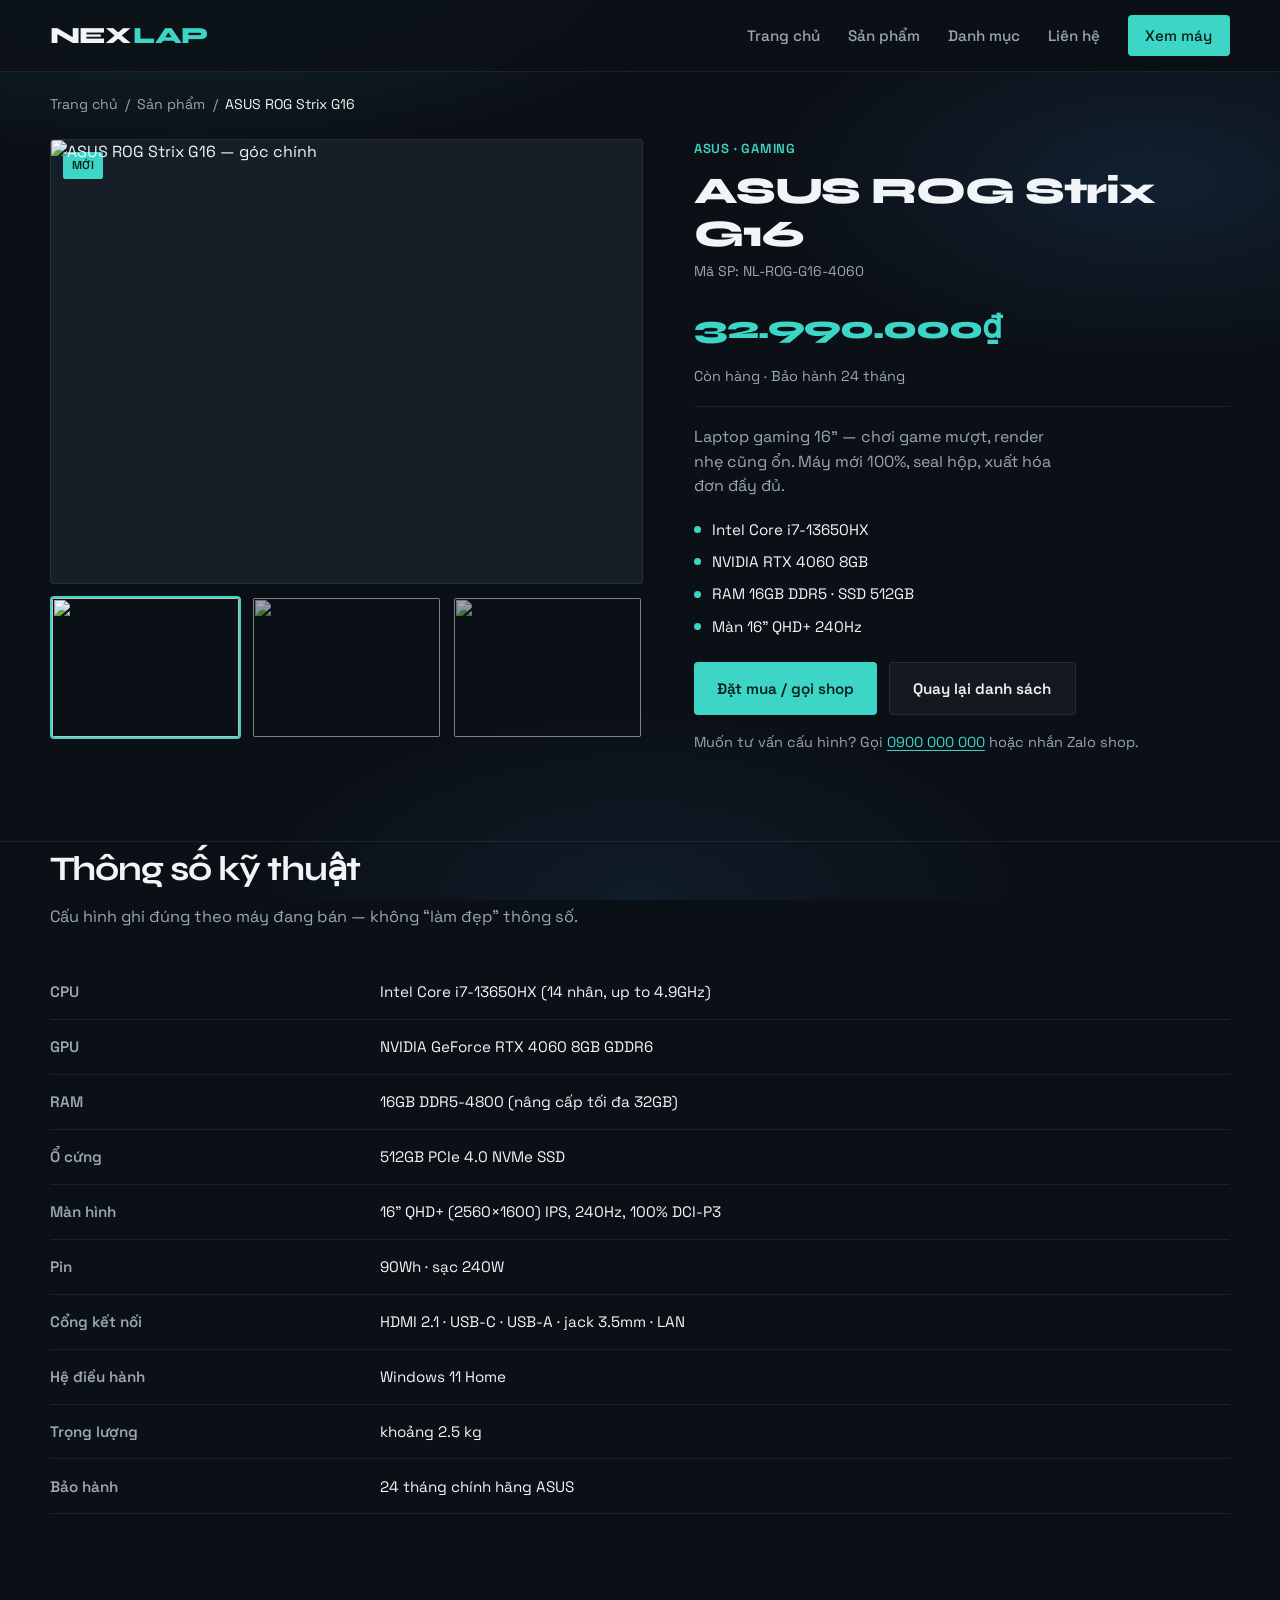
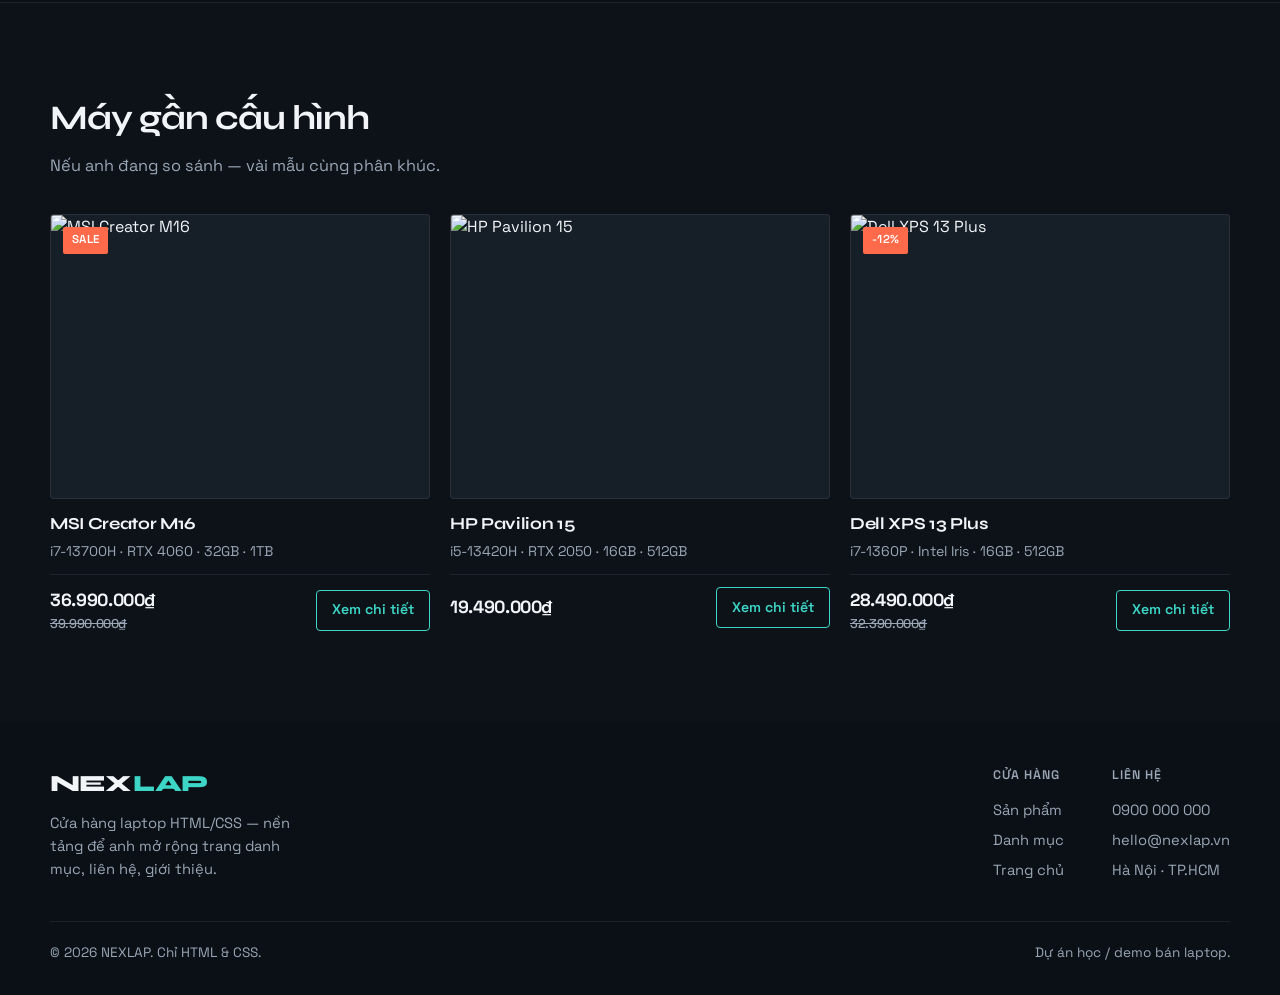
==== chi-tiet.html @ e07059f6 "them trang chi tiet san pham" ====
<!DOCTYPE html>
<html lang="vi">
<head>
  <meta charset="UTF-8" />
  <meta name="viewport" content="width=device-width, initial-scale=1.0" />
  <title>ASUS ROG Strix G16 — NEXLAP</title>
  <meta name="description" content="Chi tiết ASUS ROG Strix G16: i7-13650HX, RTX 4060, 16GB RAM, 512GB SSD. Giá và cấu hình tại NEXLAP." />
  <link rel="stylesheet" href="css/style.css" />
</head>
<body>
  <header class="site-header">
    <div class="container">
      <a class="brand" href="index.html">NEX<span>LAP</span></a>

      <input class="nav-check" type="checkbox" id="nav-toggle" hidden />
      <label class="menu-toggle" for="nav-toggle" aria-label="Mở / đóng menu">
        <span></span>
      </label>

      <nav class="nav" id="main-nav">
        <a href="index.html">Trang chủ</a>
        <a href="index.html#san-pham">Sản phẩm</a>
        <a href="index.html#danh-muc">Danh mục</a>
        <a href="index.html#lien-he">Liên hệ</a>
        <a class="nav-cta" href="index.html#san-pham">Xem máy</a>
      </nav>
    </div>
  </header>

  <main>
    <div class="container">
      <nav class="breadcrumb" aria-label="Đường dẫn">
        <a href="index.html">Trang chủ</a>
        <span>/</span>
        <a href="index.html#san-pham">Sản phẩm</a>
        <span>/</span>
        <span aria-current="page">ASUS ROG Strix G16</span>
      </nav>
    </div>

    <section class="section detail" aria-labelledby="product-title">
      <div class="container detail-layout">
        <!-- Gallery: đổi ảnh bằng radio CSS (không cần JS) -->
        <div class="detail-gallery">
          <input type="radio" name="gallery" id="g1" checked hidden />
          <input type="radio" name="gallery" id="g2" hidden />
          <input type="radio" name="gallery" id="g3" hidden />

          <div class="detail-stage">
            <span class="product-badge">Mới</span>
            <img class="shot shot-1" src="https://images.unsplash.com/photo-1603302576837-37561b2e2302?auto=format&fit=crop&w=1200&q=80" alt="ASUS ROG Strix G16 — góc chính" width="1200" height="900" />
            <img class="shot shot-2" src="https://images.unsplash.com/photo-1593640408182-31c70c8268f5?auto=format&fit=crop&w=1200&q=80" alt="ASUS ROG Strix G16 — bàn phím" width="1200" height="900" />
            <img class="shot shot-3" src="https://images.unsplash.com/photo-1496181133206-80ce9b88a853?auto=format&fit=crop&w=1200&q=80" alt="ASUS ROG Strix G16 — mặt nghiêng" width="1200" height="900" />
          </div>

          <div class="detail-thumbs" role="group" aria-label="Ảnh sản phẩm">
            <label class="thumb" for="g1">
              <img src="https://images.unsplash.com/photo-1603302576837-37561b2e2302?auto=format&fit=crop&w=200&q=80" alt="" width="200" height="150" />
            </label>
            <label class="thumb" for="g2">
              <img src="https://images.unsplash.com/photo-1593640408182-31c70c8268f5?auto=format&fit=crop&w=200&q=80" alt="" width="200" height="150" />
            </label>
            <label class="thumb" for="g3">
              <img src="https://images.unsplash.com/photo-1496181133206-80ce9b88a853?auto=format&fit=crop&w=200&q=80" alt="" width="200" height="150" />
            </label>
          </div>
        </div>

        <div class="detail-info">
          <p class="detail-brand">ASUS · Gaming</p>
          <h1 id="product-title">ASUS ROG Strix G16</h1>
          <p class="detail-sku">Mã SP: NL-ROG-G16-4060</p>

          <div class="detail-price-row">
            <p class="detail-price">32.990.000₫</p>
            <p class="detail-stock">Còn hàng · Bảo hành 24 tháng</p>
          </div>

          <p class="detail-lead">
            Laptop gaming 16" — chơi game mượt, render nhẹ cũng ổn. Máy mới 100%, seal hộp, xuất hóa đơn đầy đủ.
          </p>

          <ul class="detail-highlights">
            <li>Intel Core i7-13650HX</li>
            <li>NVIDIA RTX 4060 8GB</li>
            <li>RAM 16GB DDR5 · SSD 512GB</li>
            <li>Màn 16" QHD+ 240Hz</li>
          </ul>

          <div class="detail-actions">
            <a class="btn btn-primary" href="index.html#lien-he">Đặt mua / gọi shop</a>
            <a class="btn btn-ghost" href="index.html#san-pham">Quay lại danh sách</a>
          </div>

          <p class="detail-note">Muốn tư vấn cấu hình? Gọi <a href="tel:0900000000">0900 000 000</a> hoặc nhắn Zalo shop.</p>
        </div>
      </div>
    </section>

    <section class="section detail-specs" aria-labelledby="specs-title">
      <div class="container">
        <div class="section-head">
          <h2 id="specs-title">Thông số kỹ thuật</h2>
          <p>Cấu hình ghi đúng theo máy đang bán — không “làm đẹp” thông số.</p>
        </div>

        <table class="specs-table">
          <tbody>
            <tr>
              <th scope="row">CPU</th>
              <td>Intel Core i7-13650HX (14 nhân, up to 4.9GHz)</td>
            </tr>
            <tr>
              <th scope="row">GPU</th>
              <td>NVIDIA GeForce RTX 4060 8GB GDDR6</td>
            </tr>
            <tr>
              <th scope="row">RAM</th>
              <td>16GB DDR5-4800 (nâng cấp tối đa 32GB)</td>
            </tr>
            <tr>
              <th scope="row">Ổ cứng</th>
              <td>512GB PCIe 4.0 NVMe SSD</td>
            </tr>
            <tr>
              <th scope="row">Màn hình</th>
              <td>16" QHD+ (2560×1600) IPS, 240Hz, 100% DCI-P3</td>
            </tr>
            <tr>
              <th scope="row">Pin</th>
              <td>90Wh · sạc 240W</td>
            </tr>
            <tr>
              <th scope="row">Cổng kết nối</th>
              <td>HDMI 2.1 · USB-C · USB-A · jack 3.5mm · LAN</td>
            </tr>
            <tr>
              <th scope="row">Hệ điều hành</th>
              <td>Windows 11 Home</td>
            </tr>
            <tr>
              <th scope="row">Trọng lượng</th>
              <td>khoảng 2.5 kg</td>
            </tr>
            <tr>
              <th scope="row">Bảo hành</th>
              <td>24 tháng chính hãng ASUS</td>
            </tr>
          </tbody>
        </table>
      </div>
    </section>

    <section class="section products related" aria-labelledby="related-title">
      <div class="container">
        <div class="section-head">
          <h2 id="related-title">Máy gần cấu hình</h2>
          <p>Nếu anh đang so sánh — vài mẫu cùng phân khúc.</p>
        </div>

        <div class="product-grid product-grid--3">
          <article class="product">
            <div class="product-media">
              <span class="product-badge sale">Sale</span>
              <img
                src="https://images.unsplash.com/photo-1496181133206-80ce9b88a853?auto=format&fit=crop&w=900&q=80"
                alt="MSI Creator M16"
                width="900"
                height="675"
              />
            </div>
            <div class="product-body">
              <h3>MSI Creator M16</h3>
              <p class="product-specs">i7-13700H · RTX 4060 · 32GB · 1TB</p>
              <div class="product-footer">
                <p class="price">36.990.000₫ <s>39.990.000₫</s></p>
                <a class="btn-buy" href="chi-tiet.html">Xem chi tiết</a>
              </div>
            </div>
          </article>

          <article class="product">
            <div class="product-media">
              <img
                src="https://images.unsplash.com/photo-1611186871348-b1ce696e52c9?auto=format&fit=crop&w=900&q=80"
                alt="HP Pavilion 15"
                width="900"
                height="675"
              />
            </div>
            <div class="product-body">
              <h3>HP Pavilion 15</h3>
              <p class="product-specs">i5-13420H · RTX 2050 · 16GB · 512GB</p>
              <div class="product-footer">
                <p class="price">19.490.000₫</p>
                <a class="btn-buy" href="chi-tiet.html">Xem chi tiết</a>
              </div>
            </div>
          </article>

          <article class="product">
            <div class="product-media">
              <span class="product-badge sale">-12%</span>
              <img
                src="https://images.unsplash.com/photo-1588872657578-7efd1f1555ed?auto=format&fit=crop&w=900&q=80"
                alt="Dell XPS 13 Plus"
                width="900"
                height="675"
              />
            </div>
            <div class="product-body">
              <h3>Dell XPS 13 Plus</h3>
              <p class="product-specs">i7-1360P · Intel Iris · 16GB · 512GB</p>
              <div class="product-footer">
                <p class="price">28.490.000₫ <s>32.390.000₫</s></p>
                <a class="btn-buy" href="chi-tiet.html">Xem chi tiết</a>
              </div>
            </div>
          </article>
        </div>
      </div>
    </section>
  </main>

  <footer class="site-footer" id="lien-he">
    <div class="container">
      <div class="footer-top">
        <div class="footer-brand">
          <a class="brand" href="index.html">NEX<span>LAP</span></a>
          <p>Cửa hàng laptop HTML/CSS — nền tảng để anh mở rộng trang danh mục, liên hệ, giới thiệu.</p>
        </div>
        <div class="footer-links">
          <div>
            <h4>Cửa hàng</h4>
            <a href="index.html#san-pham">Sản phẩm</a>
            <a href="index.html#danh-muc">Danh mục</a>
            <a href="index.html">Trang chủ</a>
          </div>
          <div>
            <h4>Liên hệ</h4>
            <a href="tel:0900000000">0900 000 000</a>
            <a href="mailto:hello@nexlap.vn">hello@nexlap.vn</a>
            <a href="index.html#lien-he">Hà Nội · TP.HCM</a>
          </div>
        </div>
      </div>
      <div class="footer-bottom">
        <p>© 2026 NEXLAP. Chỉ HTML &amp; CSS.</p>
        <p>Dự án học / demo bán laptop.</p>
      </div>
    </div>
  </footer>
</body>
</html>
---- css/style.css ----
/* ========== NEXLAP — Laptop Store ========== */
@import url("https://fonts.googleapis.com/css2?family=Space+Grotesk:wght@400;500;600;700&family=Syne:wght@600;700;800&display=swap");

:root {
  --bg: #0b1016;
  --bg-elevated: #121820;
  --surface: #161e28;
  --text: #f2f5f8;
  --text-muted: #9aa6b5;
  --accent: #3dd6c6;
  --accent-deep: #1fa89a;
  --accent-soft: rgba(61, 214, 198, 0.14);
  --line: rgba(242, 245, 248, 0.08);
  --danger-sale: #ff6b4a;
  --radius: 4px;
  --max: 1180px;
  --header-h: 72px;
  --ease: cubic-bezier(0.22, 1, 0.36, 1);
}

*,
*::before,
*::after {
  box-sizing: border-box;
  margin: 0;
  padding: 0;
}

html {
  scroll-behavior: smooth;
}

body {
  font-family: "Space Grotesk", sans-serif;
  background: var(--bg);
  color: var(--text);
  line-height: 1.55;
  min-height: 100vh;
  overflow-x: hidden;
}

img {
  display: block;
  max-width: 100%;
  height: auto;
}

a {
  color: inherit;
  text-decoration: none;
}

ul {
  list-style: none;
}

button {
  font: inherit;
  border: none;
  cursor: pointer;
  background: none;
  color: inherit;
}

.container {
  width: min(100% - 2.5rem, var(--max));
  margin-inline: auto;
}

/* Atmospheric base */
body::before {
  content: "";
  position: fixed;
  inset: 0;
  pointer-events: none;
  z-index: -1;
  background:
    radial-gradient(ellipse 80% 50% at 15% -10%, rgba(61, 214, 198, 0.16), transparent 55%),
    radial-gradient(ellipse 60% 40% at 90% 20%, rgba(40, 90, 140, 0.22), transparent 50%),
    radial-gradient(ellipse 50% 35% at 50% 100%, rgba(20, 40, 60, 0.5), transparent 60%),
    var(--bg);
}

/* ========== Header ========== */
.site-header {
  position: sticky;
  top: 0;
  z-index: 100;
  height: var(--header-h);
  display: flex;
  align-items: center;
  border-bottom: 1px solid var(--line);
  background: rgba(11, 16, 22, 0.82);
  backdrop-filter: blur(14px);
  -webkit-backdrop-filter: blur(14px);
}

.site-header .container {
  display: flex;
  align-items: center;
  justify-content: space-between;
  gap: 1.5rem;
}

.brand {
  font-family: "Syne", sans-serif;
  font-weight: 800;
  font-size: 1.45rem;
  letter-spacing: -0.03em;
  display: inline-flex;
  align-items: baseline;
  gap: 0.15em;
}

.brand span {
  color: var(--accent);
}

.nav {
  display: flex;
  align-items: center;
  gap: 1.75rem;
}

.nav a {
  font-size: 0.95rem;
  font-weight: 500;
  color: var(--text-muted);
  transition: color 0.25s var(--ease);
}

.nav a:hover,
.nav a[aria-current="page"] {
  color: var(--text);
}

.nav-cta {
  display: inline-flex;
  align-items: center;
  padding: 0.55rem 1.1rem;
  background: var(--accent);
  color: #06201c !important;
  font-weight: 600;
  border-radius: var(--radius);
  transition: transform 0.25s var(--ease), background 0.25s var(--ease);
}

.nav-cta:hover {
  background: #5ee4d6;
  transform: translateY(-1px);
}

.nav-check {
  position: absolute;
  opacity: 0;
  pointer-events: none;
}

.menu-toggle {
  display: none;
  width: 40px;
  height: 40px;
  place-items: center;
  border: 1px solid var(--line);
  border-radius: var(--radius);
  cursor: pointer;
}

.menu-toggle span {
  display: block;
  width: 18px;
  height: 2px;
  background: var(--text);
  position: relative;
}

.menu-toggle span::before,
.menu-toggle span::after {
  content: "";
  position: absolute;
  left: 0;
  width: 18px;
  height: 2px;
  background: var(--text);
}

.menu-toggle span::before {
  top: -6px;
}

.menu-toggle span::after {
  top: 6px;
}

/* ========== Hero ========== */
.hero {
  position: relative;
  min-height: calc(100vh - var(--header-h));
  display: grid;
  align-items: end;
  overflow: hidden;
}

.hero-media {
  position: absolute;
  inset: 0;
  z-index: 0;
}

.hero-media img {
  width: 100%;
  height: 100%;
  object-fit: cover;
  object-position: center 40%;
  animation: heroZoom 18s var(--ease) infinite alternate;
}

@keyframes heroZoom {
  from {
    transform: scale(1);
  }
  to {
    transform: scale(1.06);
  }
}

.hero-media::after {
  content: "";
  position: absolute;
  inset: 0;
  background:
    linear-gradient(105deg, rgba(11, 16, 22, 0.92) 0%, rgba(11, 16, 22, 0.72) 42%, rgba(11, 16, 22, 0.35) 70%, rgba(11, 16, 22, 0.55) 100%),
    linear-gradient(to top, rgba(11, 16, 22, 0.95) 0%, transparent 45%);
}

.hero-content {
  position: relative;
  z-index: 1;
  padding: clamp(3rem, 8vh, 5.5rem) 0 clamp(3.5rem, 9vh, 6rem);
  max-width: 34rem;
  animation: fadeUp 0.9s var(--ease) both;
}

@keyframes fadeUp {
  from {
    opacity: 0;
    transform: translateY(28px);
  }
  to {
    opacity: 1;
    transform: translateY(0);
  }
}

.hero-brand {
  font-family: "Syne", sans-serif;
  font-weight: 800;
  font-size: clamp(2.8rem, 7vw, 4.75rem);
  letter-spacing: -0.04em;
  line-height: 0.95;
  margin-bottom: 1.15rem;
}

.hero-brand span {
  color: var(--accent);
}

.hero h1 {
  font-family: "Syne", sans-serif;
  font-weight: 700;
  font-size: clamp(1.35rem, 2.8vw, 1.85rem);
  letter-spacing: -0.02em;
  line-height: 1.25;
  margin-bottom: 0.85rem;
  max-width: 18ch;
}

.hero p {
  color: var(--text-muted);
  font-size: 1.05rem;
  max-width: 32ch;
  margin-bottom: 1.75rem;
}

.hero-actions {
  display: flex;
  flex-wrap: wrap;
  gap: 0.85rem;
}

.btn {
  display: inline-flex;
  align-items: center;
  justify-content: center;
  gap: 0.4rem;
  padding: 0.85rem 1.45rem;
  font-weight: 600;
  font-size: 0.95rem;
  border-radius: var(--radius);
  transition: transform 0.25s var(--ease), background 0.25s var(--ease), border-color 0.25s var(--ease);
}

.btn:hover {
  transform: translateY(-2px);
}

.btn-primary {
  background: var(--accent);
  color: #06201c;
}

.btn-primary:hover {
  background: #5ee4d6;
}

.btn-ghost {
  border: 1px solid var(--line);
  background: rgba(255, 255, 255, 0.04);
  color: var(--text);
}

.btn-ghost:hover {
  border-color: rgba(61, 214, 198, 0.45);
  background: var(--accent-soft);
}

/* ========== Section shared ========== */
.section {
  padding: clamp(3.5rem, 8vw, 5.5rem) 0;
}

.section-head {
  margin-bottom: 2.25rem;
  max-width: 36rem;
  animation: fadeUp 0.8s var(--ease) both;
}

.section-head h2 {
  font-family: "Syne", sans-serif;
  font-weight: 700;
  font-size: clamp(1.65rem, 3.2vw, 2.15rem);
  letter-spacing: -0.03em;
  margin-bottom: 0.5rem;
}

.section-head p {
  color: var(--text-muted);
  font-size: 1.02rem;
}

/* ========== Categories ========== */
.categories {
  border-top: 1px solid var(--line);
  border-bottom: 1px solid var(--line);
  background: rgba(18, 24, 32, 0.55);
}

.cat-grid {
  display: grid;
  grid-template-columns: repeat(3, 1fr);
  gap: 1rem;
}

.cat-link {
  position: relative;
  display: block;
  min-height: 180px;
  overflow: hidden;
  border-radius: var(--radius);
  isolation: isolate;
  transition: transform 0.35s var(--ease);
}

.cat-link:hover {
  transform: translateY(-4px);
}

.cat-link img {
  width: 100%;
  height: 100%;
  object-fit: cover;
  position: absolute;
  inset: 0;
  transition: transform 0.6s var(--ease);
}

.cat-link:hover img {
  transform: scale(1.05);
}

.cat-link::after {
  content: "";
  position: absolute;
  inset: 0;
  background: linear-gradient(to top, rgba(11, 16, 22, 0.92) 0%, rgba(11, 16, 22, 0.25) 70%);
  z-index: 1;
}

.cat-link strong {
  position: relative;
  z-index: 2;
  display: block;
  padding: 1.25rem;
  margin-top: auto;
  position: absolute;
  bottom: 0;
  left: 0;
  right: 0;
  z-index: 2;
  font-family: "Syne", sans-serif;
  font-size: 1.2rem;
  font-weight: 700;
  letter-spacing: -0.02em;
}

.cat-link em {
  display: block;
  font-style: normal;
  font-family: "Space Grotesk", sans-serif;
  font-size: 0.85rem;
  font-weight: 400;
  color: var(--text-muted);
  margin-top: 0.2rem;
}

/* ========== Products ========== */
.products {
  scroll-margin-top: calc(var(--header-h) + 1rem);
}

.product-grid {
  display: grid;
  grid-template-columns: repeat(3, 1fr);
  gap: 1.5rem 1.25rem;
}

.product {
  display: flex;
  flex-direction: column;
  gap: 0.9rem;
  animation: fadeUp 0.75s var(--ease) both;
}

.product:nth-child(1) { animation-delay: 0.05s; }
.product:nth-child(2) { animation-delay: 0.12s; }
.product:nth-child(3) { animation-delay: 0.19s; }
.product:nth-child(4) { animation-delay: 0.26s; }
.product:nth-child(5) { animation-delay: 0.33s; }
.product:nth-child(6) { animation-delay: 0.4s; }

.product-media {
  position: relative;
  aspect-ratio: 4 / 3;
  background: var(--surface);
  border-radius: var(--radius);
  overflow: hidden;
  border: 1px solid var(--line);
}

.product-media img {
  width: 100%;
  height: 100%;
  object-fit: cover;
  transition: transform 0.5s var(--ease);
}

.product:hover .product-media img {
  transform: scale(1.04);
}

.product-badge {
  position: absolute;
  top: 0.75rem;
  left: 0.75rem;
  padding: 0.28rem 0.55rem;
  font-size: 0.72rem;
  font-weight: 600;
  letter-spacing: 0.04em;
  text-transform: uppercase;
  background: var(--accent);
  color: #06201c;
  border-radius: 2px;
}

.product-badge.sale {
  background: var(--danger-sale);
  color: #fff;
}

.product-body {
  display: flex;
  flex-direction: column;
  gap: 0.35rem;
  flex: 1;
}

.product-body h3 {
  font-family: "Syne", sans-serif;
  font-size: 1.05rem;
  font-weight: 700;
  letter-spacing: -0.02em;
  line-height: 1.3;
}

.product-specs {
  font-size: 0.88rem;
  color: var(--text-muted);
}

.product-footer {
  display: flex;
  align-items: center;
  justify-content: space-between;
  gap: 0.75rem;
  margin-top: 0.35rem;
  padding-top: 0.75rem;
  border-top: 1px solid var(--line);
}

.price {
  font-weight: 700;
  font-size: 1.1rem;
  letter-spacing: -0.02em;
}

.price s {
  display: block;
  font-size: 0.8rem;
  font-weight: 500;
  color: var(--text-muted);
}

.btn-buy {
  padding: 0.55rem 0.95rem;
  background: transparent;
  border: 1px solid var(--accent);
  color: var(--accent);
  font-size: 0.88rem;
  font-weight: 600;
  border-radius: var(--radius);
  transition: background 0.25s var(--ease), color 0.25s var(--ease), transform 0.25s var(--ease);
}

.btn-buy:hover {
  background: var(--accent);
  color: #06201c;
  transform: translateY(-1px);
}

/* ========== Promise ========== */
.promise {
  background:
    linear-gradient(135deg, rgba(61, 214, 198, 0.08), transparent 50%),
    var(--bg-elevated);
  border-top: 1px solid var(--line);
  border-bottom: 1px solid var(--line);
}

.promise-grid {
  display: grid;
  grid-template-columns: repeat(3, 1fr);
  gap: 2rem;
}

.promise-item h3 {
  font-family: "Syne", sans-serif;
  font-size: 1.15rem;
  font-weight: 700;
  margin-bottom: 0.45rem;
  letter-spacing: -0.02em;
}

.promise-item p {
  color: var(--text-muted);
  font-size: 0.95rem;
  max-width: 28ch;
}

.promise-item::before {
  content: "";
  display: block;
  width: 28px;
  height: 3px;
  background: var(--accent);
  margin-bottom: 1rem;
  border-radius: 2px;
}

/* ========== Footer ========== */
.site-footer {
  padding: 2.75rem 0 2rem;
}

.footer-top {
  display: flex;
  justify-content: space-between;
  align-items: flex-start;
  gap: 2rem;
  padding-bottom: 2rem;
  border-bottom: 1px solid var(--line);
  margin-bottom: 1.25rem;
}

.footer-brand .brand {
  margin-bottom: 0.65rem;
}

.footer-brand p {
  color: var(--text-muted);
  font-size: 0.92rem;
  max-width: 28ch;
}

.footer-links {
  display: flex;
  gap: 3rem;
}

.footer-links h4 {
  font-size: 0.78rem;
  text-transform: uppercase;
  letter-spacing: 0.08em;
  color: var(--text-muted);
  margin-bottom: 0.85rem;
  font-weight: 600;
}

.footer-links a {
  display: block;
  font-size: 0.92rem;
  color: var(--text-muted);
  margin-bottom: 0.45rem;
  transition: color 0.2s;
}

.footer-links a:hover {
  color: var(--accent);
}

.footer-bottom {
  display: flex;
  justify-content: space-between;
  align-items: center;
  gap: 1rem;
  font-size: 0.85rem;
  color: var(--text-muted);
}

/* ========== Responsive ========== */
@media (max-width: 900px) {
  .cat-grid,
  .product-grid,
  .promise-grid {
    grid-template-columns: repeat(2, 1fr);
  }

  .footer-top {
    flex-direction: column;
  }
}

@media (max-width: 720px) {
  .menu-toggle {
    display: grid;
  }

  .nav {
    display: none;
    position: absolute;
    top: var(--header-h);
    left: 0;
    right: 0;
    flex-direction: column;
    align-items: stretch;
    gap: 0;
    padding: 0.75rem 1.25rem 1.25rem;
    background: rgba(11, 16, 22, 0.96);
    border-bottom: 1px solid var(--line);
  }

  .nav-check:checked ~ .nav {
    display: flex;
  }

  .nav a {
    padding: 0.85rem 0;
    border-bottom: 1px solid var(--line);
  }

  .nav-cta {
    margin-top: 0.75rem;
    justify-content: center;
  }

  .hero {
    min-height: calc(100svh - var(--header-h));
  }

  .cat-grid,
  .product-grid,
  .promise-grid {
    grid-template-columns: 1fr;
  }

  .cat-link {
    min-height: 140px;
  }

  .footer-links {
    flex-wrap: wrap;
    gap: 1.75rem 2.5rem;
  }

  .footer-bottom {
    flex-direction: column;
    align-items: flex-start;
  }
}

/* ========== Product detail ========== */
.breadcrumb {
  display: flex;
  flex-wrap: wrap;
  align-items: center;
  gap: 0.45rem;
  padding: 1.35rem 0 0;
  font-size: 0.88rem;
  color: var(--text-muted);
}

.breadcrumb a {
  color: var(--text-muted);
  transition: color 0.2s;
}

.breadcrumb a:hover {
  color: var(--accent);
}

.breadcrumb [aria-current="page"] {
  color: var(--text);
}

.detail {
  padding-top: 1.5rem;
}

.detail-layout {
  display: grid;
  grid-template-columns: 1.05fr 0.95fr;
  gap: clamp(1.75rem, 4vw, 3.25rem);
  align-items: start;
}

.detail-gallery {
  position: sticky;
  top: calc(var(--header-h) + 1rem);
}

.detail-stage {
  position: relative;
  aspect-ratio: 4 / 3;
  background: var(--surface);
  border: 1px solid var(--line);
  border-radius: var(--radius);
  overflow: hidden;
  margin-bottom: 0.75rem;
}

.detail-stage .shot {
  position: absolute;
  inset: 0;
  width: 100%;
  height: 100%;
  object-fit: cover;
  opacity: 0;
  transition: opacity 0.35s var(--ease);
}

.detail-gallery:has(#g1:checked) .shot-1,
.detail-gallery:has(#g2:checked) .shot-2,
.detail-gallery:has(#g3:checked) .shot-3 {
  opacity: 1;
}

.detail-thumbs {
  display: grid;
  grid-template-columns: repeat(3, 1fr);
  gap: 0.65rem;
}

.thumb {
  display: block;
  aspect-ratio: 4 / 3;
  border-radius: var(--radius);
  overflow: hidden;
  border: 2px solid transparent;
  cursor: pointer;
  opacity: 0.65;
  transition: opacity 0.25s var(--ease), border-color 0.25s var(--ease);
}

.thumb img {
  width: 100%;
  height: 100%;
  object-fit: cover;
}

.thumb:hover {
  opacity: 1;
}

.detail-gallery:has(#g1:checked) .thumb[for="g1"],
.detail-gallery:has(#g2:checked) .thumb[for="g2"],
.detail-gallery:has(#g3:checked) .thumb[for="g3"] {
  opacity: 1;
  border-color: var(--accent);
}

.detail-info {
  animation: fadeUp 0.75s var(--ease) both;
}

.detail-brand {
  font-size: 0.82rem;
  font-weight: 600;
  letter-spacing: 0.06em;
  text-transform: uppercase;
  color: var(--accent);
  margin-bottom: 0.55rem;
}

.detail-info h1 {
  font-family: "Syne", sans-serif;
  font-weight: 800;
  font-size: clamp(1.75rem, 3.5vw, 2.35rem);
  letter-spacing: -0.03em;
  line-height: 1.15;
  margin-bottom: 0.4rem;
}

.detail-sku {
  font-size: 0.88rem;
  color: var(--text-muted);
  margin-bottom: 1.25rem;
}

.detail-price-row {
  display: flex;
  flex-wrap: wrap;
  align-items: baseline;
  gap: 0.75rem 1.25rem;
  margin-bottom: 1.15rem;
  padding-bottom: 1.15rem;
  border-bottom: 1px solid var(--line);
}

.detail-price {
  font-family: "Syne", sans-serif;
  font-size: clamp(1.65rem, 3vw, 2rem);
  font-weight: 800;
  letter-spacing: -0.03em;
  color: var(--accent);
}

.detail-stock {
  font-size: 0.9rem;
  color: var(--text-muted);
}

.detail-lead {
  color: var(--text-muted);
  margin-bottom: 1.15rem;
  max-width: 38ch;
}

.detail-highlights {
  display: grid;
  gap: 0.55rem;
  margin-bottom: 1.5rem;
}

.detail-highlights li {
  position: relative;
  padding-left: 1.15rem;
  font-size: 0.95rem;
}

.detail-highlights li::before {
  content: "";
  position: absolute;
  left: 0;
  top: 0.55em;
  width: 7px;
  height: 7px;
  border-radius: 50%;
  background: var(--accent);
}

.detail-actions {
  display: flex;
  flex-wrap: wrap;
  gap: 0.75rem;
  margin-bottom: 1rem;
}

.detail-note {
  font-size: 0.9rem;
  color: var(--text-muted);
}

.detail-note a {
  color: var(--accent);
  text-decoration: underline;
  text-underline-offset: 3px;
}

.detail-specs {
  padding-top: 0;
  border-top: 1px solid var(--line);
}

.specs-table {
  width: 100%;
  border-collapse: collapse;
  font-size: 0.95rem;
}

.specs-table tr {
  border-bottom: 1px solid var(--line);
}

.specs-table th,
.specs-table td {
  padding: 0.95rem 0;
  text-align: left;
  vertical-align: top;
}

.specs-table th {
  width: 28%;
  max-width: 10rem;
  font-weight: 600;
  color: var(--text-muted);
  padding-right: 1.25rem;
}

.product-grid--3 {
  grid-template-columns: repeat(3, 1fr);
}

.related {
  border-top: 1px solid var(--line);
  background: rgba(18, 24, 32, 0.4);
}

@media (max-width: 900px) {
  .detail-layout {
    grid-template-columns: 1fr;
  }

  .detail-gallery {
    position: static;
  }

  .product-grid--3 {
    grid-template-columns: repeat(2, 1fr);
  }

  .specs-table th {
    width: 36%;
  }
}

@media (max-width: 720px) {
  .product-grid--3 {
    grid-template-columns: 1fr;
  }

  .specs-table th,
  .specs-table td {
    display: block;
    width: 100%;
    max-width: none;
    padding-right: 0;
  }

  .specs-table th {
    padding-bottom: 0.25rem;
  }

  .specs-table td {
    padding-top: 0.25rem;
  }
}

@media (prefers-reduced-motion: reduce) {
  *,
  *::before,
  *::after {
    animation: none !important;
    transition: none !important;
  }

  .hero-media img {
    transform: none;
  }
}
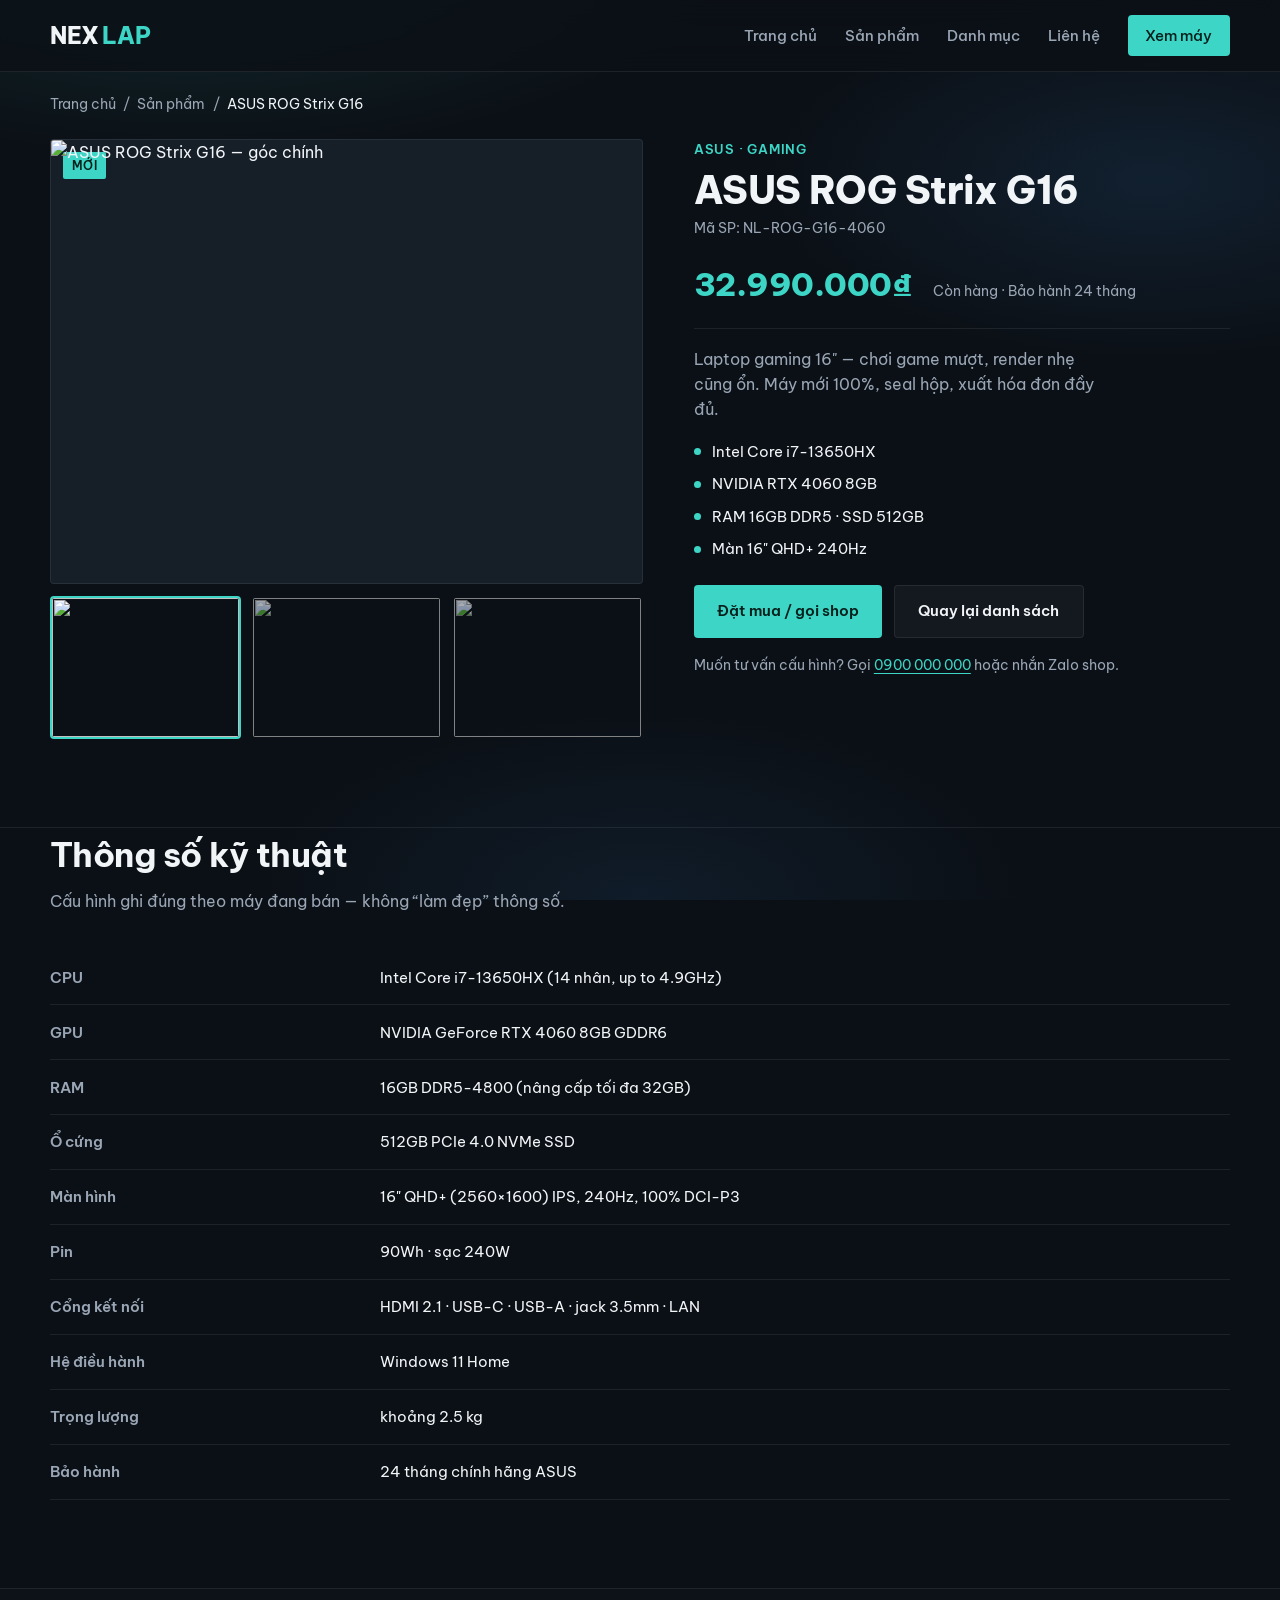
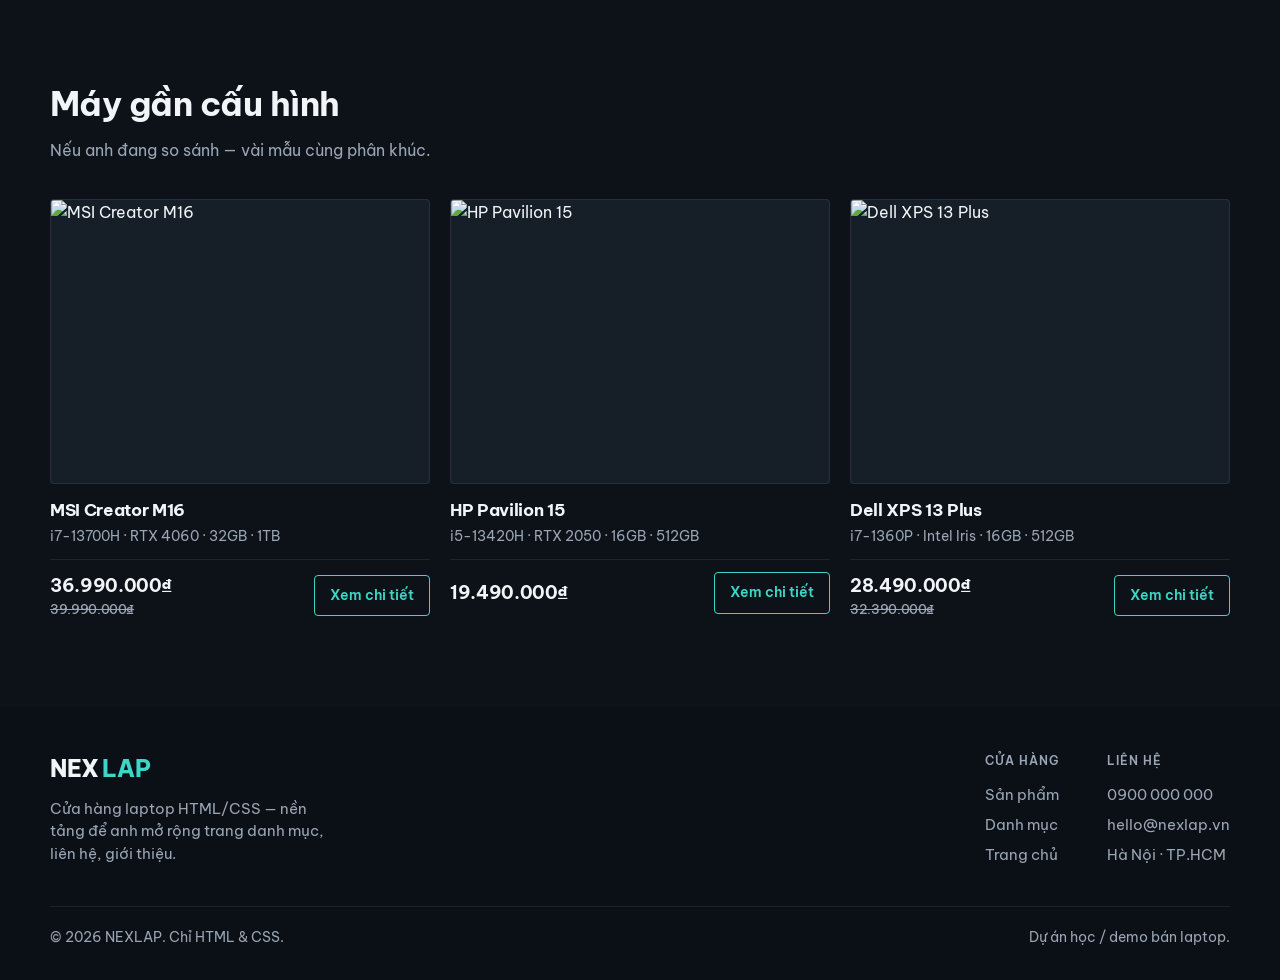
==== commit c2296153: "them trang lien he" ====
--- a/chi-tiet.html
+++ b/chi-tiet.html
@@ -20,8 +20,8 @@
       <nav class="nav" id="main-nav">
         <a href="index.html">Trang chủ</a>
         <a href="index.html#san-pham">Sản phẩm</a>
-        <a href="index.html#danh-muc">Danh mục</a>
-        <a href="index.html#lien-he">Liên hệ</a>
+        <a href="danh-muc.html">Danh mục</a>
+        <a href="lien-he.html">Liên hệ</a>
         <a class="nav-cta" href="index.html#san-pham">Xem máy</a>
       </nav>
     </div>
@@ -88,7 +88,7 @@
           </ul>
 
           <div class="detail-actions">
-            <a class="btn btn-primary" href="index.html#lien-he">Đặt mua / gọi shop</a>
+            <a class="btn btn-primary" href="lien-he.html">Đặt mua / gọi shop</a>
             <a class="btn btn-ghost" href="index.html#san-pham">Quay lại danh sách</a>
           </div>
 
@@ -222,7 +222,7 @@
     </section>
   </main>
 
-  <footer class="site-footer" id="lien-he">
+  <footer class="site-footer">
     <div class="container">
       <div class="footer-top">
         <div class="footer-brand">
@@ -233,14 +233,14 @@
           <div>
             <h4>Cửa hàng</h4>
             <a href="index.html#san-pham">Sản phẩm</a>
-            <a href="index.html#danh-muc">Danh mục</a>
+            <a href="danh-muc.html">Danh mục</a>
             <a href="index.html">Trang chủ</a>
           </div>
           <div>
             <h4>Liên hệ</h4>
             <a href="tel:0900000000">0900 000 000</a>
             <a href="mailto:hello@nexlap.vn">hello@nexlap.vn</a>
-            <a href="index.html#lien-he">Hà Nội · TP.HCM</a>
+            <a href="lien-he.html">Hà Nội · TP.HCM</a>
           </div>
         </div>
       </div>
--- a/css/style.css
+++ b/css/style.css
@@ -1,7 +1,8 @@
 /* ========== NEXLAP — Laptop Store ========== */
-@import url("https://fonts.googleapis.com/css2?family=Space+Grotesk:wght@400;500;600;700&family=Syne:wght@600;700;800&display=swap");
+@import url("https://fonts.googleapis.com/css2?family=Be+Vietnam+Pro:wght@400;500;600;700;800&display=swap");
 
 :root {
+  --font: "Be Vietnam Pro", sans-serif;
   --bg: #0b1016;
   --bg-elevated: #121820;
   --surface: #161e28;
@@ -31,7 +32,7 @@
 }
 
 body {
-  font-family: "Space Grotesk", sans-serif;
+  font-family: var(--font);
   background: var(--bg);
   color: var(--text);
   line-height: 1.55;
@@ -103,10 +104,10 @@
 }
 
 .brand {
-  font-family: "Syne", sans-serif;
+  font-family: var(--font);
   font-weight: 800;
   font-size: 1.45rem;
-  letter-spacing: -0.03em;
+  letter-spacing: -0.015em;
   display: inline-flex;
   align-items: baseline;
   gap: 0.15em;
@@ -253,11 +254,11 @@
 }
 
 .hero-brand {
-  font-family: "Syne", sans-serif;
+  font-family: var(--font);
   font-weight: 800;
   font-size: clamp(2.8rem, 7vw, 4.75rem);
-  letter-spacing: -0.04em;
-  line-height: 0.95;
+  letter-spacing: -0.02em;
+  line-height: 1.05;
   margin-bottom: 1.15rem;
 }
 
@@ -266,7 +267,7 @@
 }
 
 .hero h1 {
-  font-family: "Syne", sans-serif;
+  font-family: var(--font);
   font-weight: 700;
   font-size: clamp(1.35rem, 2.8vw, 1.85rem);
   letter-spacing: -0.02em;
@@ -336,10 +337,10 @@
 }
 
 .section-head h2 {
-  font-family: "Syne", sans-serif;
+  font-family: var(--font);
   font-weight: 700;
   font-size: clamp(1.65rem, 3.2vw, 2.15rem);
-  letter-spacing: -0.03em;
+  letter-spacing: -0.015em;
   margin-bottom: 0.5rem;
 }
 
@@ -407,7 +408,7 @@
   left: 0;
   right: 0;
   z-index: 2;
-  font-family: "Syne", sans-serif;
+  font-family: var(--font);
   font-size: 1.2rem;
   font-weight: 700;
   letter-spacing: -0.02em;
@@ -416,7 +417,7 @@
 .cat-link em {
   display: block;
   font-style: normal;
-  font-family: "Space Grotesk", sans-serif;
+  font-family: var(--font);
   font-size: 0.85rem;
   font-weight: 400;
   color: var(--text-muted);
@@ -495,7 +496,7 @@
 }
 
 .product-body h3 {
-  font-family: "Syne", sans-serif;
+  font-family: var(--font);
   font-size: 1.05rem;
   font-weight: 700;
   letter-spacing: -0.02em;
@@ -563,7 +564,7 @@
 }
 
 .promise-item h3 {
-  font-family: "Syne", sans-serif;
+  font-family: var(--font);
   font-size: 1.15rem;
   font-weight: 700;
   margin-bottom: 0.45rem;
@@ -717,6 +718,361 @@
   }
 }
 
+/* ========== Page hero (inner pages) ========== */
+.page-hero {
+  padding: 0 0 0.5rem;
+  border-bottom: 1px solid var(--line);
+  background: rgba(18, 24, 32, 0.45);
+}
+
+.page-hero .breadcrumb {
+  padding-top: 1.35rem;
+}
+
+.page-hero h1 {
+  font-family: var(--font);
+  font-weight: 800;
+  font-size: clamp(1.85rem, 4vw, 2.6rem);
+  letter-spacing: -0.015em;
+  margin: 1rem 0 0.55rem;
+  line-height: 1.15;
+}
+
+.page-hero p {
+  color: var(--text-muted);
+  max-width: 40ch;
+  margin-bottom: 1.75rem;
+  font-size: 1.05rem;
+}
+
+.visually-hidden {
+  position: absolute;
+  width: 1px;
+  height: 1px;
+  padding: 0;
+  margin: -1px;
+  overflow: hidden;
+  clip: rect(0, 0, 0, 0);
+  white-space: nowrap;
+  border: 0;
+}
+
+/* ========== Catalog / Danh mục ========== */
+.catalog {
+  padding-top: 2rem;
+}
+
+.filter-bar {
+  display: flex;
+  flex-wrap: wrap;
+  gap: 0.55rem;
+  margin-bottom: 2rem;
+}
+
+.filter-chip {
+  display: inline-flex;
+  align-items: center;
+  padding: 0.55rem 1.05rem;
+  font-size: 0.9rem;
+  font-weight: 600;
+  border: 1px solid var(--line);
+  border-radius: var(--radius);
+  color: var(--text-muted);
+  cursor: pointer;
+  transition: color 0.2s var(--ease), border-color 0.2s var(--ease), background 0.2s var(--ease);
+}
+
+.filter-chip:hover {
+  color: var(--text);
+  border-color: rgba(61, 214, 198, 0.4);
+}
+
+.catalog:has(#cat-all:checked) .filter-chip[for="cat-all"],
+.catalog:has(#cat-gaming:checked) .filter-chip[for="cat-gaming"],
+.catalog:has(#cat-office:checked) .filter-chip[for="cat-office"],
+.catalog:has(#cat-design:checked) .filter-chip[for="cat-design"] {
+  background: var(--accent);
+  border-color: var(--accent);
+  color: #06201c;
+}
+
+.catalog-panels {
+  display: grid;
+  gap: 3rem;
+}
+
+.cat-panel {
+  scroll-margin-top: calc(var(--header-h) + 1rem);
+}
+
+.catalog:has(#cat-gaming:checked) .cat-panel:not([data-cat="gaming"]),
+.catalog:has(#cat-office:checked) .cat-panel:not([data-cat="office"]),
+.catalog:has(#cat-design:checked) .cat-panel:not([data-cat="design"]) {
+  display: none;
+}
+
+.cat-banner {
+  position: relative;
+  min-height: 160px;
+  border-radius: var(--radius);
+  overflow: hidden;
+  margin-bottom: 1.5rem;
+  border: 1px solid var(--line);
+}
+
+.cat-banner img {
+  position: absolute;
+  inset: 0;
+  width: 100%;
+  height: 100%;
+  object-fit: cover;
+}
+
+.cat-banner::after {
+  content: "";
+  position: absolute;
+  inset: 0;
+  background: linear-gradient(100deg, rgba(11, 16, 22, 0.92) 0%, rgba(11, 16, 22, 0.55) 55%, rgba(11, 16, 22, 0.35) 100%);
+}
+
+.cat-banner-text {
+  position: relative;
+  z-index: 1;
+  padding: 1.5rem 1.5rem;
+  max-width: 32rem;
+}
+
+.cat-banner-text h2 {
+  font-family: var(--font);
+  font-weight: 800;
+  font-size: clamp(1.4rem, 2.8vw, 1.85rem);
+  letter-spacing: -0.02em;
+  margin-bottom: 0.35rem;
+}
+
+.cat-banner-text p {
+  color: var(--text-muted);
+  font-size: 0.98rem;
+}
+
+/* ========== Contact ========== */
+.contact {
+  padding-top: 2.5rem;
+}
+
+.contact-layout {
+  display: grid;
+  grid-template-columns: 0.95fr 1.05fr;
+  gap: clamp(2rem, 5vw, 3.5rem);
+  align-items: start;
+}
+
+.contact-aside h2,
+.contact-form-wrap h2 {
+  font-family: var(--font);
+  font-weight: 800;
+  font-size: clamp(1.35rem, 2.5vw, 1.65rem);
+  letter-spacing: -0.02em;
+  margin-bottom: 0.65rem;
+}
+
+.contact-intro,
+.contact-form-note {
+  color: var(--text-muted);
+  font-size: 0.98rem;
+  margin-bottom: 1.5rem;
+  max-width: 38ch;
+}
+
+.contact-list {
+  display: grid;
+  gap: 1rem;
+  margin-bottom: 2rem;
+  padding-bottom: 1.75rem;
+  border-bottom: 1px solid var(--line);
+}
+
+.contact-label {
+  display: block;
+  font-size: 0.75rem;
+  font-weight: 600;
+  letter-spacing: 0.06em;
+  text-transform: uppercase;
+  color: var(--text-muted);
+  margin-bottom: 0.2rem;
+}
+
+.contact-list a,
+.contact-list span:not(.contact-label) {
+  font-size: 1.05rem;
+  font-weight: 500;
+}
+
+.contact-list a {
+  color: var(--accent);
+  transition: opacity 0.2s;
+}
+
+.contact-list a:hover {
+  opacity: 0.85;
+}
+
+.contact-stores {
+  display: grid;
+  gap: 1.15rem;
+}
+
+.store h3 {
+  font-family: var(--font);
+  font-size: 1.05rem;
+  font-weight: 700;
+  margin-bottom: 0.3rem;
+}
+
+.store h3::before {
+  content: "";
+  display: inline-block;
+  width: 8px;
+  height: 8px;
+  margin-right: 0.45rem;
+  border-radius: 50%;
+  background: var(--accent);
+  vertical-align: 0.1em;
+}
+
+.store p {
+  color: var(--text-muted);
+  font-size: 0.95rem;
+  padding-left: 1.05rem;
+}
+
+.contact-form-wrap {
+  padding: 1.75rem;
+  background: var(--bg-elevated);
+  border: 1px solid var(--line);
+  border-radius: var(--radius);
+}
+
+.contact-form {
+  display: grid;
+  gap: 1.1rem;
+}
+
+.field-row {
+  display: grid;
+  grid-template-columns: 1fr 1fr;
+  gap: 1.1rem;
+}
+
+.field {
+  display: grid;
+  gap: 0.4rem;
+}
+
+.field label {
+  font-size: 0.88rem;
+  font-weight: 600;
+  color: var(--text-muted);
+}
+
+.field input,
+.field select,
+.field textarea {
+  width: 100%;
+  padding: 0.8rem 0.95rem;
+  font: inherit;
+  font-size: 0.95rem;
+  color: var(--text);
+  background: var(--surface);
+  border: 1px solid var(--line);
+  border-radius: var(--radius);
+  outline: none;
+  transition: border-color 0.2s var(--ease), box-shadow 0.2s var(--ease);
+}
+
+.field input::placeholder,
+.field textarea::placeholder {
+  color: rgba(154, 166, 181, 0.7);
+}
+
+.field input:focus,
+.field select:focus,
+.field textarea:focus {
+  border-color: rgba(61, 214, 198, 0.55);
+  box-shadow: 0 0 0 3px var(--accent-soft);
+}
+
+.field select {
+  appearance: none;
+  background-image: linear-gradient(45deg, transparent 50%, var(--text-muted) 50%),
+    linear-gradient(135deg, var(--text-muted) 50%, transparent 50%);
+  background-position: calc(100% - 18px) calc(50% - 3px), calc(100% - 12px) calc(50% - 3px);
+  background-size: 6px 6px, 6px 6px;
+  background-repeat: no-repeat;
+  padding-right: 2.25rem;
+  cursor: pointer;
+}
+
+.field select option {
+  background: var(--surface);
+  color: var(--text);
+}
+
+.field textarea {
+  resize: vertical;
+  min-height: 120px;
+}
+
+.contact-form .btn {
+  justify-self: start;
+  margin-top: 0.25rem;
+}
+
+.contact-map {
+  padding-top: 0;
+}
+
+.map-placeholder {
+  display: grid;
+  place-content: center;
+  gap: 0.35rem;
+  text-align: center;
+  min-height: 220px;
+  border: 1px dashed rgba(61, 214, 198, 0.35);
+  border-radius: var(--radius);
+  background:
+    radial-gradient(circle at 30% 40%, rgba(61, 214, 198, 0.08), transparent 45%),
+    radial-gradient(circle at 70% 60%, rgba(40, 90, 140, 0.15), transparent 40%),
+    var(--surface);
+}
+
+.map-placeholder p {
+  font-family: var(--font);
+  font-weight: 700;
+  font-size: 1.15rem;
+}
+
+.map-placeholder span {
+  color: var(--text-muted);
+  font-size: 0.9rem;
+}
+
+@media (max-width: 900px) {
+  .contact-layout {
+    grid-template-columns: 1fr;
+  }
+}
+
+@media (max-width: 720px) {
+  .field-row {
+    grid-template-columns: 1fr;
+  }
+
+  .contact-form-wrap {
+    padding: 1.25rem;
+  }
+}
+
 /* ========== Product detail ========== */
 .breadcrumb {
   display: flex;
@@ -831,10 +1187,10 @@
 }
 
 .detail-info h1 {
-  font-family: "Syne", sans-serif;
+  font-family: var(--font);
   font-weight: 800;
   font-size: clamp(1.75rem, 3.5vw, 2.35rem);
-  letter-spacing: -0.03em;
+  letter-spacing: -0.015em;
   line-height: 1.15;
   margin-bottom: 0.4rem;
 }
@@ -856,10 +1212,10 @@
 }
 
 .detail-price {
-  font-family: "Syne", sans-serif;
+  font-family: var(--font);
   font-size: clamp(1.65rem, 3vw, 2rem);
   font-weight: 800;
-  letter-spacing: -0.03em;
+  letter-spacing: -0.015em;
   color: var(--accent);
 }
 
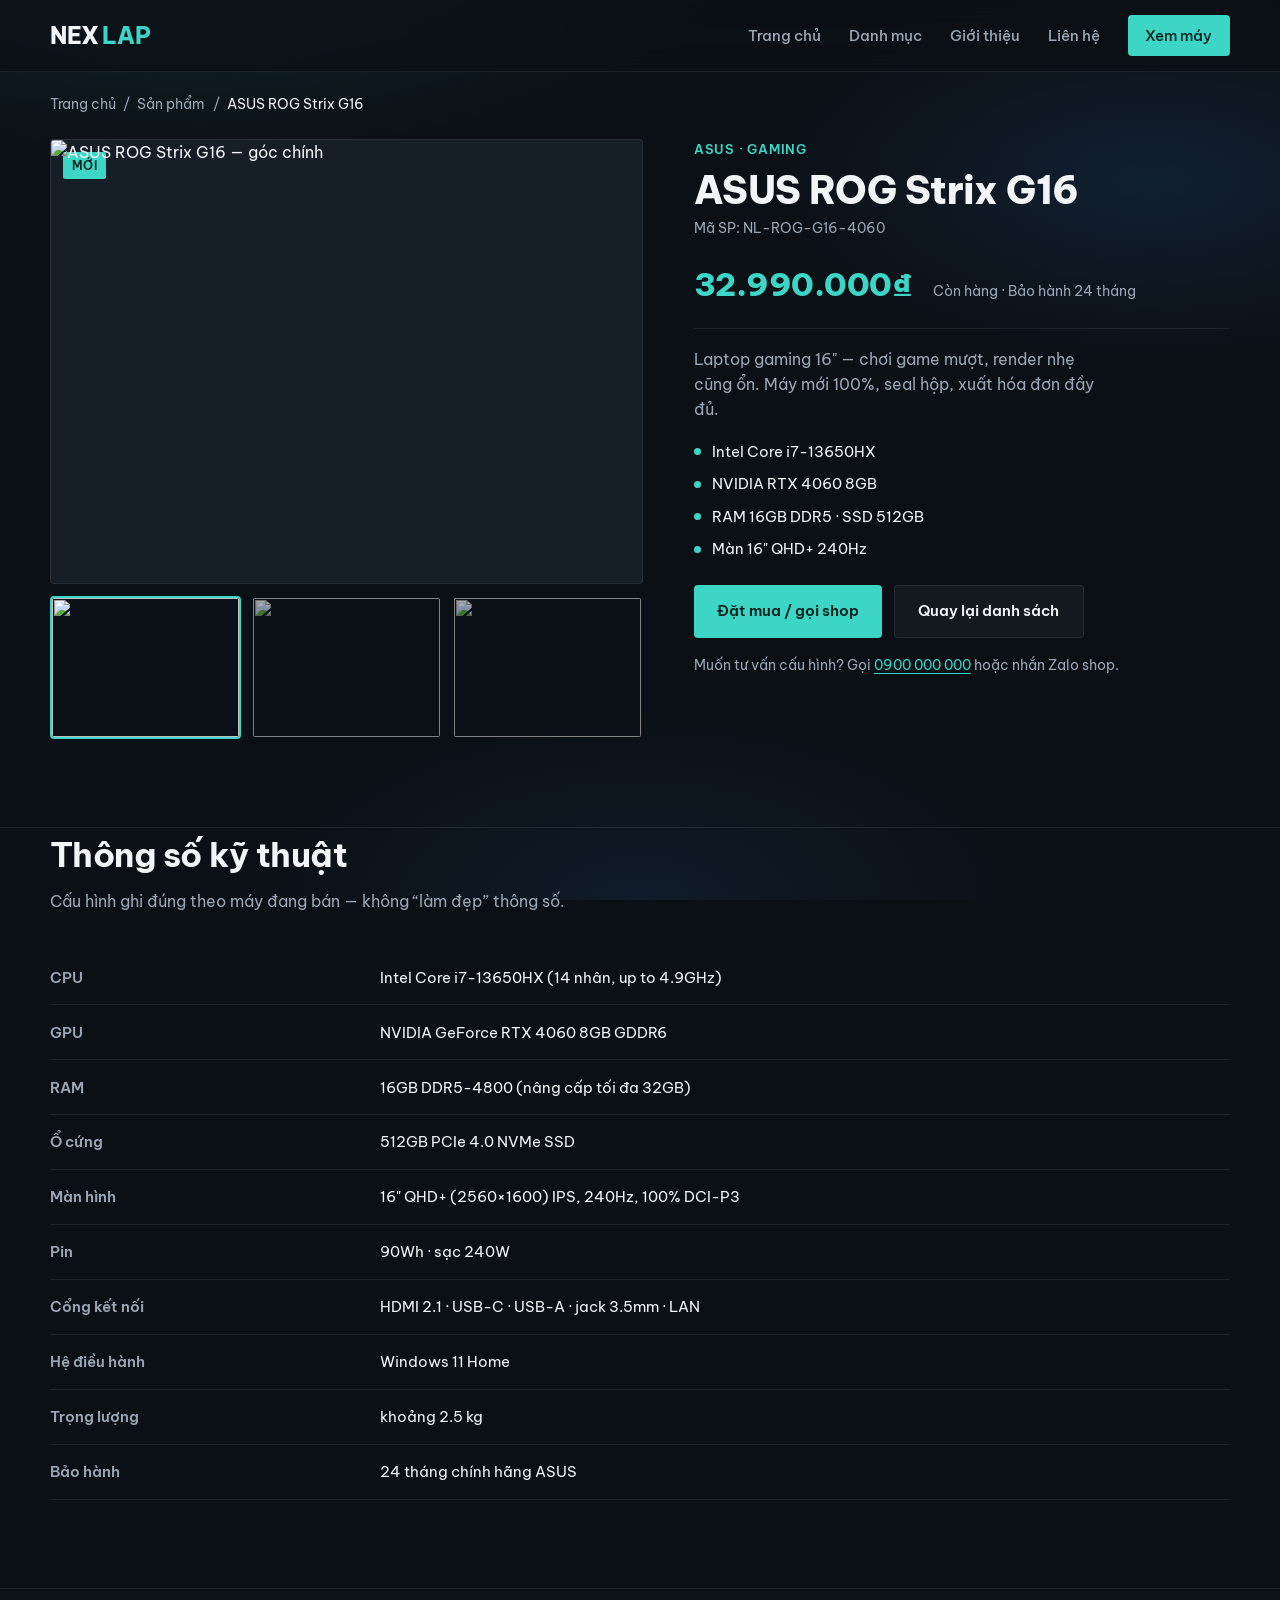
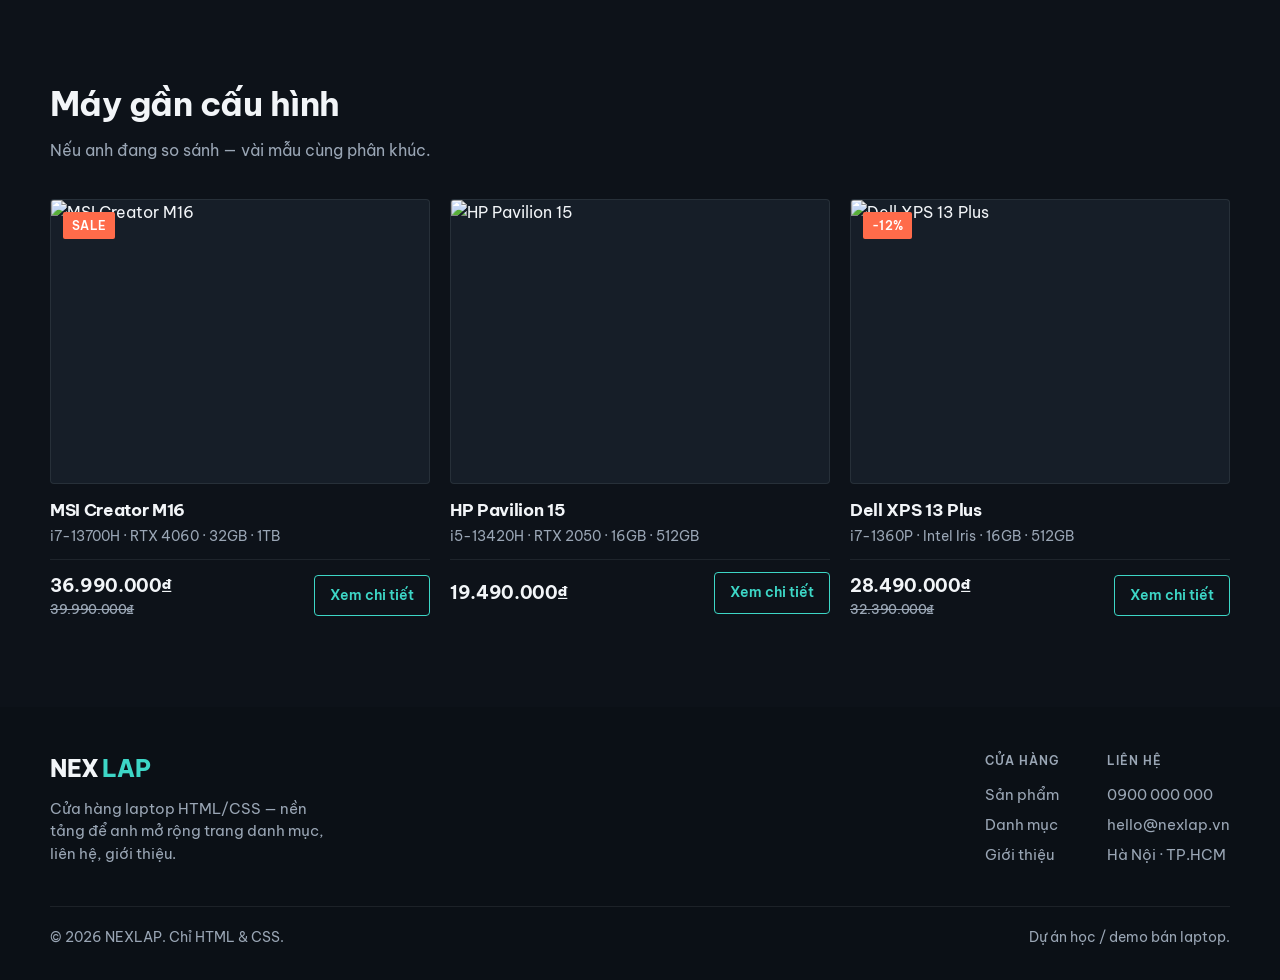
==== commit a83aad87: "them trang gioi thieu" ====
--- a/chi-tiet.html
+++ b/chi-tiet.html
@@ -19,8 +19,8 @@
 
       <nav class="nav" id="main-nav">
         <a href="index.html">Trang chủ</a>
-        <a href="index.html#san-pham">Sản phẩm</a>
         <a href="danh-muc.html">Danh mục</a>
+        <a href="gioi-thieu.html">Giới thiệu</a>
         <a href="lien-he.html">Liên hệ</a>
         <a class="nav-cta" href="index.html#san-pham">Xem máy</a>
       </nav>
@@ -234,7 +234,7 @@
             <h4>Cửa hàng</h4>
             <a href="index.html#san-pham">Sản phẩm</a>
             <a href="danh-muc.html">Danh mục</a>
-            <a href="index.html">Trang chủ</a>
+            <a href="gioi-thieu.html">Giới thiệu</a>
           </div>
           <div>
             <h4>Liên hệ</h4>
--- a/css/style.css
+++ b/css/style.css
@@ -855,6 +855,138 @@
   font-size: 0.98rem;
 }
 
+/* ========== About / Giới thiệu ========== */
+.about-story {
+  padding-top: 2.5rem;
+}
+
+.about-story-layout {
+  display: grid;
+  grid-template-columns: 1.1fr 0.9fr;
+  gap: clamp(1.75rem, 4vw, 3rem);
+  align-items: center;
+}
+
+.about-story-media {
+  border-radius: var(--radius);
+  overflow: hidden;
+  border: 1px solid var(--line);
+  aspect-ratio: 4 / 3;
+  background: var(--surface);
+}
+
+.about-story-media img {
+  width: 100%;
+  height: 100%;
+  object-fit: cover;
+}
+
+.about-story-text h2 {
+  font-family: var(--font);
+  font-weight: 800;
+  font-size: clamp(1.45rem, 2.8vw, 1.85rem);
+  letter-spacing: -0.015em;
+  margin-bottom: 0.85rem;
+}
+
+.about-story-text p {
+  color: var(--text-muted);
+  margin-bottom: 0.9rem;
+  max-width: 38ch;
+}
+
+.about-story-text .btn {
+  margin-top: 0.75rem;
+}
+
+.about-values {
+  border-top: 1px solid var(--line);
+  border-bottom: 1px solid var(--line);
+  background: rgba(18, 24, 32, 0.45);
+}
+
+.steps-list {
+  list-style: none;
+  display: grid;
+  grid-template-columns: repeat(4, 1fr);
+  gap: 1.25rem;
+  counter-reset: step;
+}
+
+.steps-list li {
+  position: relative;
+  padding-top: 2.75rem;
+  border-top: 1px solid var(--line);
+}
+
+.steps-list li::before {
+  counter-increment: step;
+  content: "0" counter(step);
+  position: absolute;
+  top: 0.85rem;
+  left: 0;
+  font-family: var(--font);
+  font-weight: 800;
+  font-size: 0.95rem;
+  color: var(--accent);
+  letter-spacing: 0.04em;
+}
+
+.steps-list strong {
+  display: block;
+  font-size: 1.05rem;
+  font-weight: 700;
+  margin-bottom: 0.4rem;
+}
+
+.steps-list span {
+  display: block;
+  color: var(--text-muted);
+  font-size: 0.92rem;
+}
+
+.about-cta {
+  padding-top: 0;
+}
+
+.about-cta-inner {
+  padding: clamp(2rem, 5vw, 3rem);
+  border: 1px solid var(--line);
+  border-radius: var(--radius);
+  background:
+    radial-gradient(ellipse 70% 80% at 10% 50%, rgba(61, 214, 198, 0.12), transparent 55%),
+    var(--bg-elevated);
+}
+
+.about-cta-inner h2 {
+  font-family: var(--font);
+  font-weight: 800;
+  font-size: clamp(1.45rem, 3vw, 1.95rem);
+  letter-spacing: -0.015em;
+  margin-bottom: 0.45rem;
+}
+
+.about-cta-inner p {
+  color: var(--text-muted);
+  margin-bottom: 1.35rem;
+}
+
+@media (max-width: 900px) {
+  .about-story-layout {
+    grid-template-columns: 1fr;
+  }
+
+  .steps-list {
+    grid-template-columns: repeat(2, 1fr);
+  }
+}
+
+@media (max-width: 720px) {
+  .steps-list {
+    grid-template-columns: 1fr;
+  }
+}
+
 /* ========== Contact ========== */
 .contact {
   padding-top: 2.5rem;
